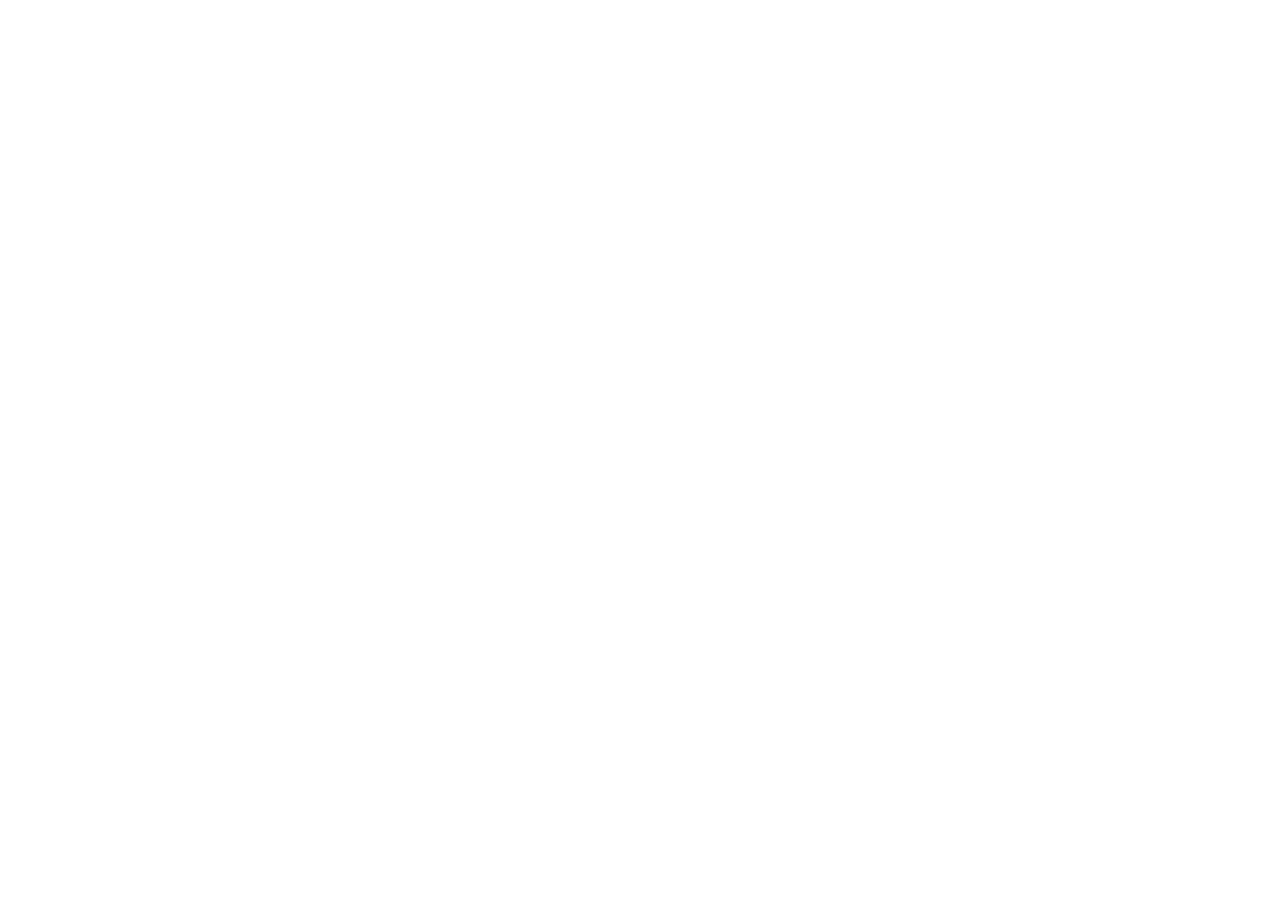
==== index.html @ c8467907 "created files" ====
<!DOCTYPE html>
<html lang="en">
<head>
    <link rel="stylesheet" href="style.css">
    <script src="main.js"></script>
    <meta charset="UTF-8">
    <meta http-equiv="X-UA-Compatible" content="IE=edge">
    <meta name="viewport" content="width=device-width, initial-scale=1.0">
    <title>Document</title>
</head>
<body>
    
</body>
</html>
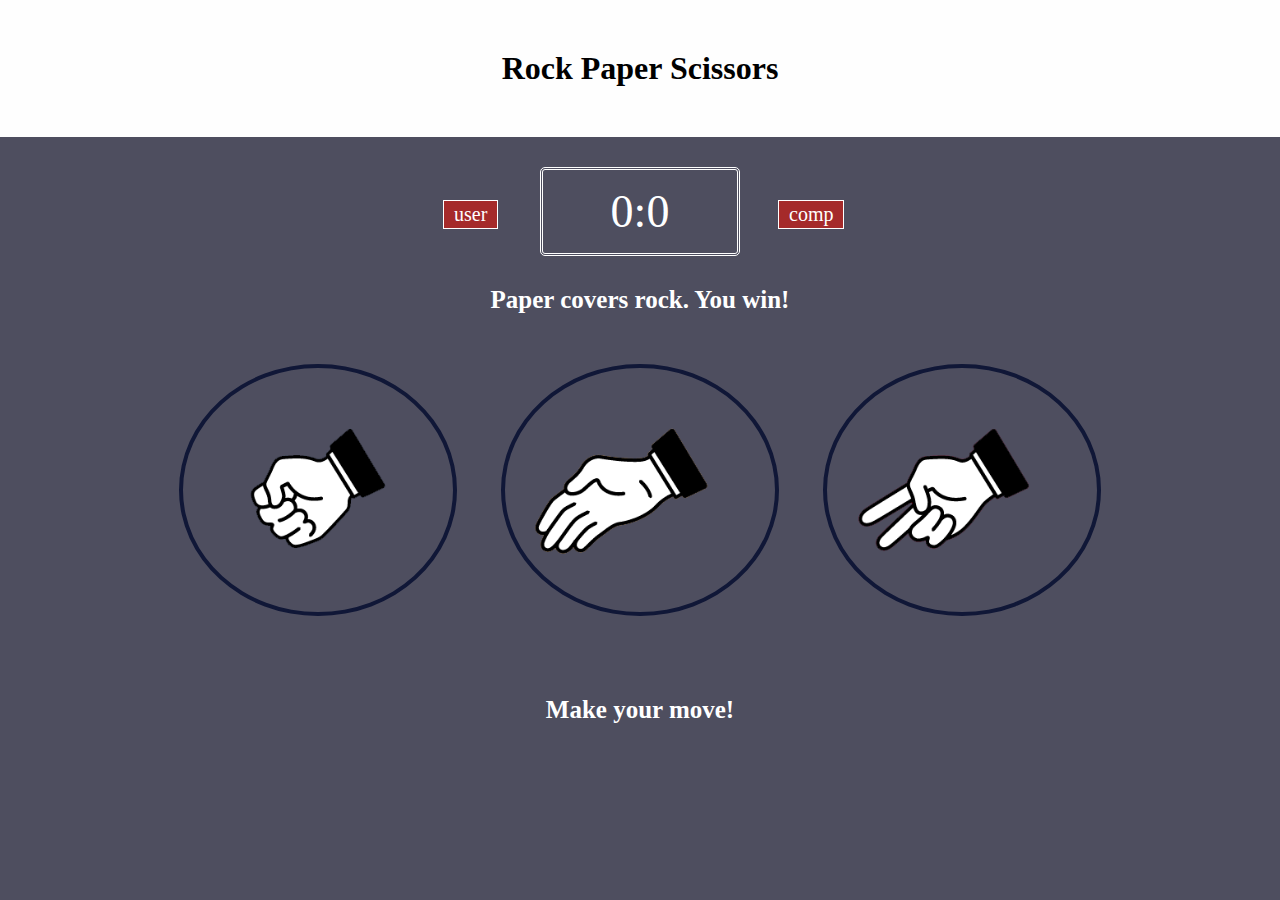
==== commit 8070dc31: "done with the shell, might restyle" ====
--- a/index.html
+++ b/index.html
@@ -6,10 +6,39 @@
     <meta charset="UTF-8">
     <meta http-equiv="X-UA-Compatible" content="IE=edge">
     <meta name="viewport" content="width=device-width, initial-scale=1.0">
-    <title>Document</title>
+    <title>Rock Paper Scissors</title>
 </head>
 <body>
-    
+    <header>
+        <h1>Rock Paper Scissors</h1>
+    </header>
+
+    <div class="score-board">
+        <div id="user-lable" class="badge">user</div>
+        <div id="computer-lable" class="badge">comp</div>
+        <span id="user-score">0</span>:<span id="computer-score">0</span>
+
+    </div>
+    <div class="result">
+        <p>Paper covers rock. You win!</p>
+    </div>
+
+    <div class="chocies">
+        <div class="choice" id="r">
+            <img src="rock.png" width="250px" alt="">
+            </div>
+            <div class="choice" id="p">
+            <img src="paper.png" width="250px" alt="">
+            </div>
+            <div class="choice" id="s">
+            <img src="scissors.png" width="250px" alt="">
+        </div>
+    </div>
+
+    <p id="action-message">Make your move!</p>
+
+
+
 </body>
 </html>
 
--- a/style.css
+++ b/style.css
@@ -0,0 +1,119 @@
+* {
+    margin:0;
+    padding:0;
+    box-sizing: border-box;
+}
+
+body {
+    background-color: rgb(78, 78, 95);
+}
+
+
+
+header {
+    background-color: rgb(254, 254, 254);
+    padding: 50px;
+    
+
+}
+header > h1 {
+    color:black;
+    text-align: center;
+    animation: type 8s steps(60, end);
+}
+
+.score-board {
+    border: 3px solid white;
+    border-radius: 5px;
+    border-style:double;
+    text-align: ;
+    width: 200px;
+    margin: 30px auto;
+    color: white;
+    font-size: 46px;
+    padding: 15px 20px;
+    position: relative;
+    text-align: center;
+
+}
+ .badge {
+    background-color: brown;
+    color:white;
+    font-size: 20px;
+    padding: 2px 10px;
+ }
+
+#user-lable {
+    position: absolute;
+    border: 1px solid white;
+    top:30px;
+    left: -100px;
+
+}
+
+#computer-lable {
+    position: absolute;
+    border: 1px solid white;
+    top:30px;
+    left: 235px;
+
+}
+
+.result {
+    font-size: 25px;
+    color: white;
+}
+
+.result > p {
+    text-align: center;
+    font-weight: bold;
+}
+
+.chocies {
+    text-align: center;
+    margin: 50px 0;
+}
+
+.choice {
+    border: 4px solid rgb(16, 23, 55);
+    border-radius: 50%;
+    display: inline-block;
+    padding: 10px;
+    margin: 0 20px;
+    transition: all 0.8s ease;
+}
+
+.choice:hover {
+    cursor: pointer;
+    background:rgb(28, 31, 67) ;
+    
+}
+
+#action-message {
+    text-align: center;
+    color:white;
+    font-size: 25px;
+    font-weight: bold;
+    padding: 30px;
+
+}
+
+
+
+
+
+
+
+
+
+
+
+
+
+
+
+
+
+
+
+
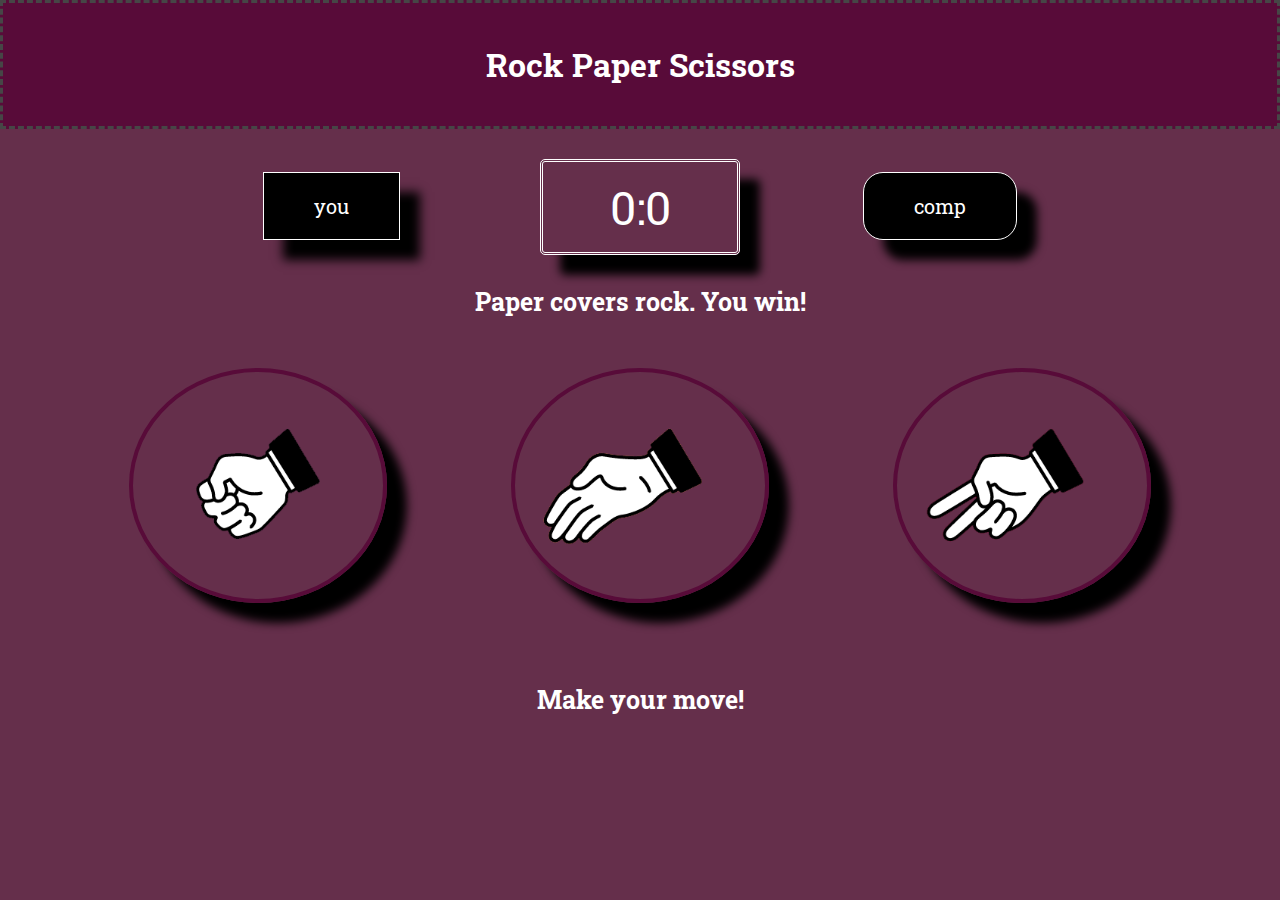
==== commit dbdfa54f: "styling is done, starting with logic" ====
--- a/index.html
+++ b/index.html
@@ -1,6 +1,9 @@
 <!DOCTYPE html>
 <html lang="en">
 <head>
+    <link rel="preconnect" href="https://fonts.googleapis.com">
+<link rel="preconnect" href="https://fonts.gstatic.com" crossorigin>
+<link href="https://fonts.googleapis.com/css2?family=Aleo&family=Lato:ital,wght@0,400;0,700;1,400&family=Roboto+Slab:wght@400;700&display=swap" rel="stylesheet">
     <link rel="stylesheet" href="style.css">
     <script src="main.js"></script>
     <meta charset="UTF-8">
@@ -14,7 +17,7 @@
     </header>
 
     <div class="score-board">
-        <div id="user-lable" class="badge">user</div>
+        <div id="user-lable" class="badge">you</div>
         <div id="computer-lable" class="badge">comp</div>
         <span id="user-score">0</span>:<span id="computer-score">0</span>
 
@@ -25,13 +28,13 @@
 
     <div class="chocies">
         <div class="choice" id="r">
-            <img src="rock.png" width="250px" alt="">
+            <img src="rock.png" width="230px" alt="">
             </div>
             <div class="choice" id="p">
-            <img src="paper.png" width="250px" alt="">
+            <img src="paper.png" width="230px" alt="">
             </div>
             <div class="choice" id="s">
-            <img src="scissors.png" width="250px" alt="">
+            <img src="scissors.png" width="230px" alt="">
         </div>
     </div>
 
--- a/style.css
+++ b/style.css
@@ -1,3 +1,5 @@
+@import url('https://fonts.googleapis.com/css2?family=Aleo&family=Lato:ital,wght@0,400;0,700;1,400&family=Roboto+Slab:wght@400;700&display=swap');
+
 * {
     margin:0;
     padding:0;
@@ -5,21 +7,33 @@
 }
 
 body {
-    background-color: rgb(78, 78, 95);
+    
+    background-color: rgb(101, 47, 75);
 }
 
 
 
 header {
-    background-color: rgb(254, 254, 254);
-    padding: 50px;
+    
+    padding: 40px;
+    /*background-image:radial-gradient(#d5d0e2, #670a32);*/
+   background-color: rgb(0, 0, 0);
+    transition: background-color 2s;
+    border:3px solid rgb(70, 70, 70);
+    border-style:dashed;
     
 
 }
+
+header:hover {
+    background-color: rgb(88, 11, 57);
+}
 header > h1 {
-    color:black;
+    color:white;
     text-align: center;
-    animation: type 8s steps(60, end);
+    font-family: 'Roboto Slab', serif;
+    
+    
 }
 
 .score-board {
@@ -34,58 +48,72 @@
     padding: 15px 20px;
     position: relative;
     text-align: center;
+    font-family: 'Roboto Slab', serif;
+    box-shadow: 20px 20px 10px black;
 
 }
  .badge {
-    background-color: brown;
+    background-color: black;
     color:white;
     font-size: 20px;
-    padding: 2px 10px;
+    box-shadow: 20px 20px 10px black;
  }
 
 #user-lable {
     position: absolute;
     border: 1px solid white;
-    top:30px;
-    left: -100px;
+    bor
+    border-radius: 20px;
+    padding: 20px 50px;
+    top:10px;
+    left: -280px;
 
 }
 
 #computer-lable {
     position: absolute;
+    border-radius: 20px;
     border: 1px solid white;
-    top:30px;
-    left: 235px;
+    padding: 20px 50px;
+    top:10px;
+    left: 320px;
 
 }
 
 .result {
     font-size: 25px;
     color: white;
+    font-family: 'Roboto Slab', serif;
+    
 }
 
 .result > p {
     text-align: center;
     font-weight: bold;
+    
 }
 
 .chocies {
     text-align: center;
     margin: 50px 0;
+
 }
 
+
 .choice {
-    border: 4px solid rgb(16, 23, 55);
+    border: 4px solid rgb(88, 11, 57);
     border-radius: 50%;
     display: inline-block;
     padding: 10px;
-    margin: 0 20px;
+    margin: 0px 60px;
     transition: all 0.8s ease;
+    box-shadow: 20px 20px 10px black;
 }
 
 .choice:hover {
     cursor: pointer;
-    background:rgb(28, 31, 67) ;
+    background:rgb(70, 27, 50) ;
+    
     
 }
 
@@ -95,6 +123,7 @@
     font-size: 25px;
     font-weight: bold;
     padding: 30px;
+    font-family: 'Roboto Slab', serif;
 
 }
 
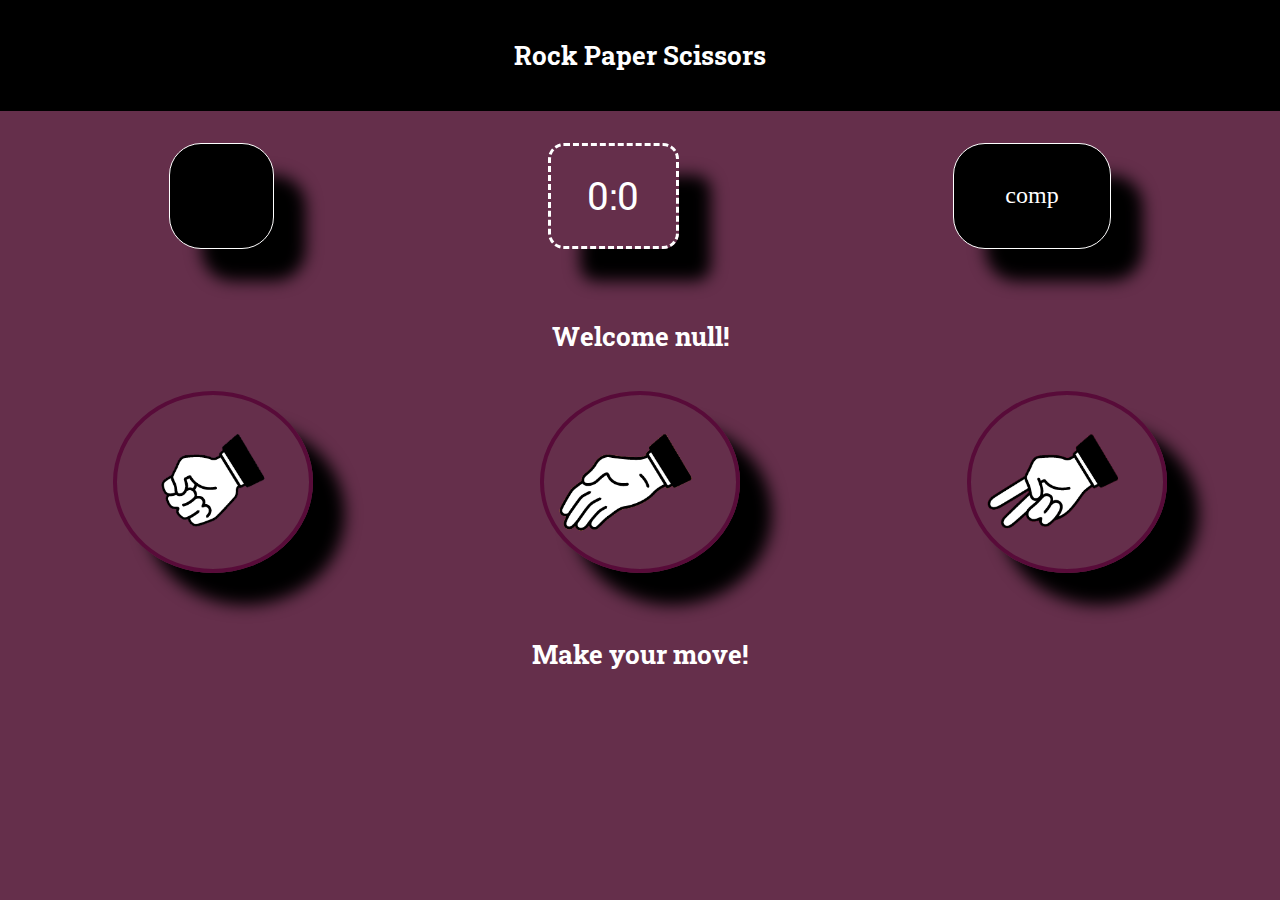
==== commit c22214c4: "had to restyle with grid and flex, logic is also done" ====
--- a/index.html
+++ b/index.html
@@ -2,31 +2,39 @@
 <html lang="en">
 <head>
     <link rel="preconnect" href="https://fonts.googleapis.com">
-<link rel="preconnect" href="https://fonts.gstatic.com" crossorigin>
-<link href="https://fonts.googleapis.com/css2?family=Aleo&family=Lato:ital,wght@0,400;0,700;1,400&family=Roboto+Slab:wght@400;700&display=swap" rel="stylesheet">
+    <link rel="preconnect" href="https://fonts.gstatic.com" crossorigin>
+    <link href="https://fonts.googleapis.com/css2?family=Aleo&family=Lato:ital,wght@0,400;0,700;1,400&family=Roboto+Slab:wght@400;700&display=swap" rel="stylesheet">
     <link rel="stylesheet" href="style.css">
-    <script src="main.js"></script>
     <meta charset="UTF-8">
     <meta http-equiv="X-UA-Compatible" content="IE=edge">
     <meta name="viewport" content="width=device-width, initial-scale=1.0">
-    <title>Rock Paper Scissors</title>
+    <title>Document</title>
 </head>
 <body>
+    <div class="grid-container">
+
+        <div class="grid-header">
+            <div class="flex-header">
     <header>
         <h1>Rock Paper Scissors</h1>
     </header>
+</div>
+</div>
 
+    <div class="grid-score-board">
     <div class="score-board">
         <div id="user-lable" class="badge">you</div>
+        <div id="score-ID"><span id="user-score">0</span>:<span id="computer-score">0</span></div>
         <div id="computer-lable" class="badge">comp</div>
-        <span id="user-score">0</span>:<span id="computer-score">0</span>
-
+       
     </div>
+    
     <div class="result">
-        <p>Paper covers rock. You win!</p>
+        <p id="welcome">Heeej</p>
     </div>
-
-    <div class="chocies">
+</div>
+    <div class="grid-choices">
+    <div class="choices">
         <div class="choice" id="r">
             <img src="rock.png" width="230px" alt="">
             </div>
@@ -37,11 +45,19 @@
             <img src="scissors.png" width="230px" alt="">
         </div>
     </div>
+</div>
 
+<div class="grid-message">
+    <div class="flex-message">
     <p id="action-message">Make your move!</p>
+
+    <p id="test"></p>
+</div>
+</div>
+    <script src="main.js"></script>
 
 
 
+</div>
 </body>
-</html>
-
+</html>--- a/style.css
+++ b/style.css
@@ -1,115 +1,127 @@
 @import url('https://fonts.googleapis.com/css2?family=Aleo&family=Lato:ital,wght@0,400;0,700;1,400&family=Roboto+Slab:wght@400;700&display=swap');
 
 * {
-    margin:0;
+    margin: 0;
     padding:0;
     box-sizing: border-box;
 }
 
 body {
-    
     background-color: rgb(101, 47, 75);
 }
 
-
-
-header {
-    
-    padding: 40px;
-    /*background-image:radial-gradient(#d5d0e2, #670a32);*/
-   background-color: rgb(0, 0, 0);
-    transition: background-color 2s;
-    border:3px solid rgb(70, 70, 70);
+.grid-container {
+    display: grid;
+    
+    grid-template-rows: auto auto auto auto;
+    grid-template-areas: 
+    'header'
+    'scoreInfo'
+    'choices'
+    'message';
+}
+
+
+.grid-header {
+    display: grid;
+    grid-area: header;
+    ;
+}
+
+.flex-header {
+    display:flex;
+    justify-content: space-around;
+    background-color: black;
+    color: white;
+    padding:3%;
+    font-family: 'Roboto Slab', serif;
+    font-size: 1vw;
+}
+
+
+.grid-score-board {
+    display: grid;
+    grid-area: scoreInfo;
+}
+
+.score-board {
+    display:flex;
+    justify-content: space-around;
+    padding: 2rem;
+}
+
+#score-ID {
+    border: 3px solid white;
+    border-radius: 1rem;
     border-style:dashed;
-    
-
-}
-
-header:hover {
-    background-color: rgb(88, 11, 57);
-}
-header > h1 {
-    color:white;
+    color: white;
+    font-size: 3vw;
+    padding:2% 3%;
     text-align: center;
     font-family: 'Roboto Slab', serif;
-    
-    
-}
-
-.score-board {
-    border: 3px solid white;
-    border-radius: 5px;
-    border-style:double;
-    text-align: ;
-    width: 200px;
-    margin: 30px auto;
-    color: white;
-    font-size: 46px;
-    padding: 15px 20px;
-    position: relative;
-    text-align: center;
-    font-family: 'Roboto Slab', serif;
-    box-shadow: 20px 20px 10px black;
-
-}
- .badge {
+    box-shadow: 2rem 2rem 1rem black;
+}
+
+.badge {
+    
     background-color: black;
     color:white;
-    font-size: 20px;
-    box-shadow: 20px 20px 10px black;
+    font-size: 1.5rem;
+    box-shadow: 2rem 2rem 1rem black;
  }
 
-#user-lable {
-    position: absolute;
-    border: 1px solid white;
-    bor
-    border-radius: 20px;
-    padding: 20px 50px;
-    top:10px;
-    left: -280px;
-
-}
-
-#computer-lable {
-    position: absolute;
-    border-radius: 20px;
-    border: 1px solid white;
-    padding: 20px 50px;
-    top:10px;
-    left: 320px;
-
+ #user-lable {
+
+    border: 0.1rem solid white;
+    border-radius: 2rem;
+    padding:3vw 4vw;
+    
+ }
+
+ #computer-lable {
+   
+    border: 0.1rem solid white;
+    border-radius: 2rem;
+    padding:3vw 4vw;
+    
+    
 }
 
 .result {
-    font-size: 25px;
+    font-size: 2vw;
     color: white;
     font-family: 'Roboto Slab', serif;
+    margin-top: 3%;
+    margin-bottom: 3%;
     
 }
 
 .result > p {
     text-align: center;
     font-weight: bold;
-    
-}
-
-.chocies {
-    text-align: center;
-    margin: 50px 0;
-
-}
-
+}
+
+
+.grid-choices {
+    display: grid;
+    grid-area: choices;
+}
+
+.choices {
+    display:flex;
+    flex-wrap: nowrap;
+    justify-content: space-around;
+    
+}
 
 .choice {
-    border: 4px solid rgb(88, 11, 57);
+    border: 0.3rem solid rgb(88, 11, 57);
     border-radius: 50%;
-    display: inline-block;
-    padding: 10px;
-    margin: 0px 60px;
+    
+   
     transition: all 0.8s ease;
-    box-shadow: 20px 20px 10px black;
-}
-
+    box-shadow: 2rem 2rem 1rem black;
+}
 .choice:hover {
     cursor: pointer;
     background:rgb(70, 27, 50) ;
@@ -117,32 +129,94 @@
     
 }
 
+.grid-message {
+    display: grid;
+    grid-area: message;
+}
+
+.flex-message {
+    display: flex;
+    justify-content: center;
+    align-items: center;
+    margin-top:5%;
+    margin-bottom: 5%;
+}
 #action-message {
-    text-align: center;
     color:white;
-    font-size: 25px;
+    font-size: 2vw;
     font-weight: bold;
-    padding: 30px;
-    font-family: 'Roboto Slab', serif;
-
-}
-
-
-
-
-
-
-
-
-
-
-
-
-
-
-
-
-
-
-
-
+    font-family: 'Roboto Slab', serif;
+}
+
+img {
+    width:15vw;
+}
+
+
+@media (max-width: 800px) {
+    .chocies {
+    margin-top:50%;
+    margin-bottom: 10%;
+    }
+   img {
+    width:24vw;
+   }
+}
+
+
+@media (max-width: 600px) {
+    .flex-header {
+        font-size: 2vw;
+    }
+    img {
+        width:20vw;
+    }
+}
+
+
+@media (max-width: 500px) {
+    #user-lable {
+        padding:2% 3%;
+        border-radius: 0;
+    }
+    #computer-lable {
+        padding: 2% 3%;
+        border-radius: 0;
+    }
+    #score-ID {
+        margin:0 10%;
+        font-size: 7vw;;
+    }
+    #action-message {
+        font-size: 5vw;
+        margin-top: 5%;
+    }
+    .result >p {
+        font-size: 7vw;
+    }
+    .flex-header {
+        font-size: 3vw;
+    }
+
+  
+}
+
+
+
+
+
+
+
+
+
+
+
+
+
+
+
+
+
+
+
+
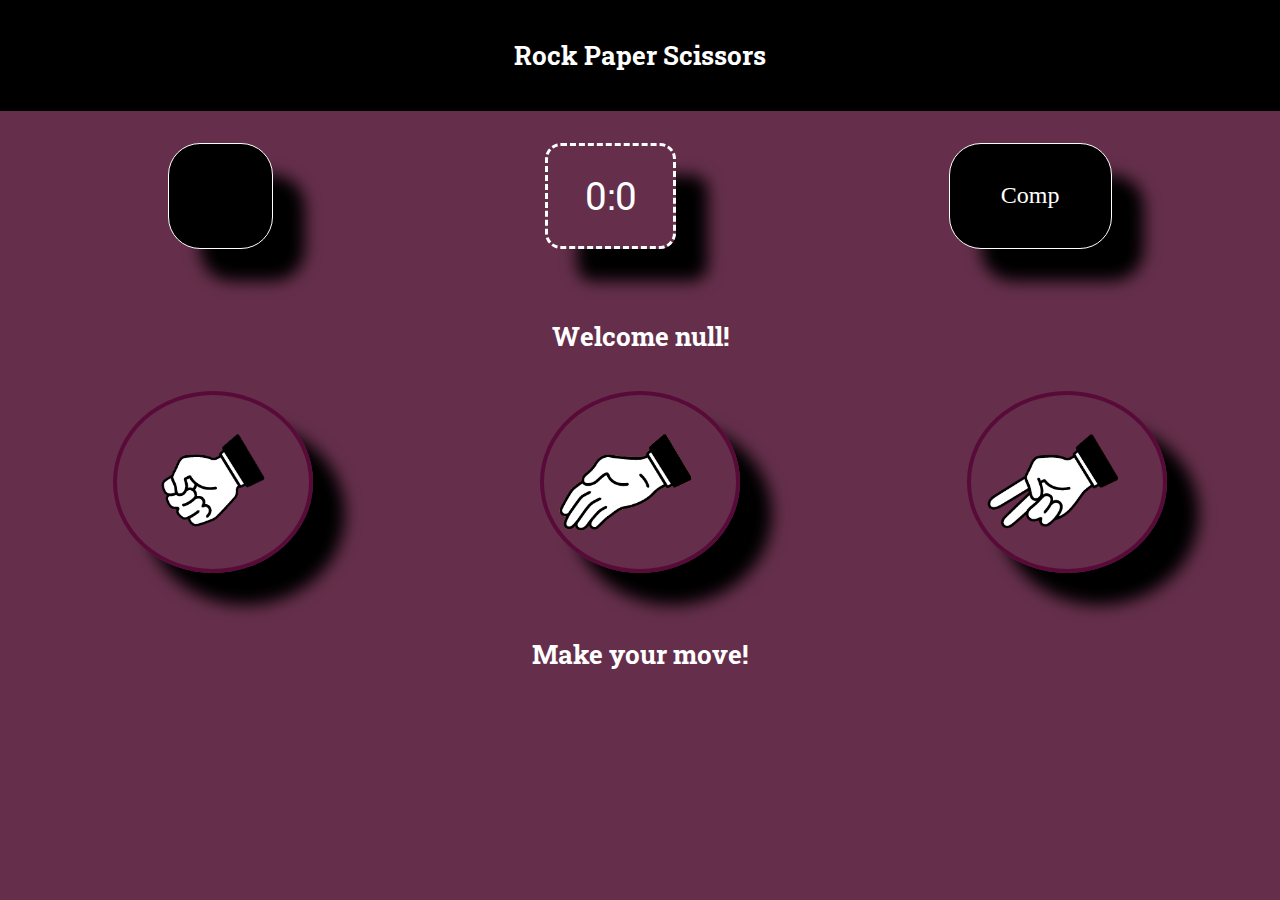
==== commit e1f1ca7f: "documentation designpic added, cleaned up code" ====
--- a/index.html
+++ b/index.html
@@ -25,7 +25,7 @@
     <div class="score-board">
         <div id="user-lable" class="badge">you</div>
         <div id="score-ID"><span id="user-score">0</span>:<span id="computer-score">0</span></div>
-        <div id="computer-lable" class="badge">comp</div>
+        <div id="computer-lable" class="badge">Comp</div>
        
     </div>
     
